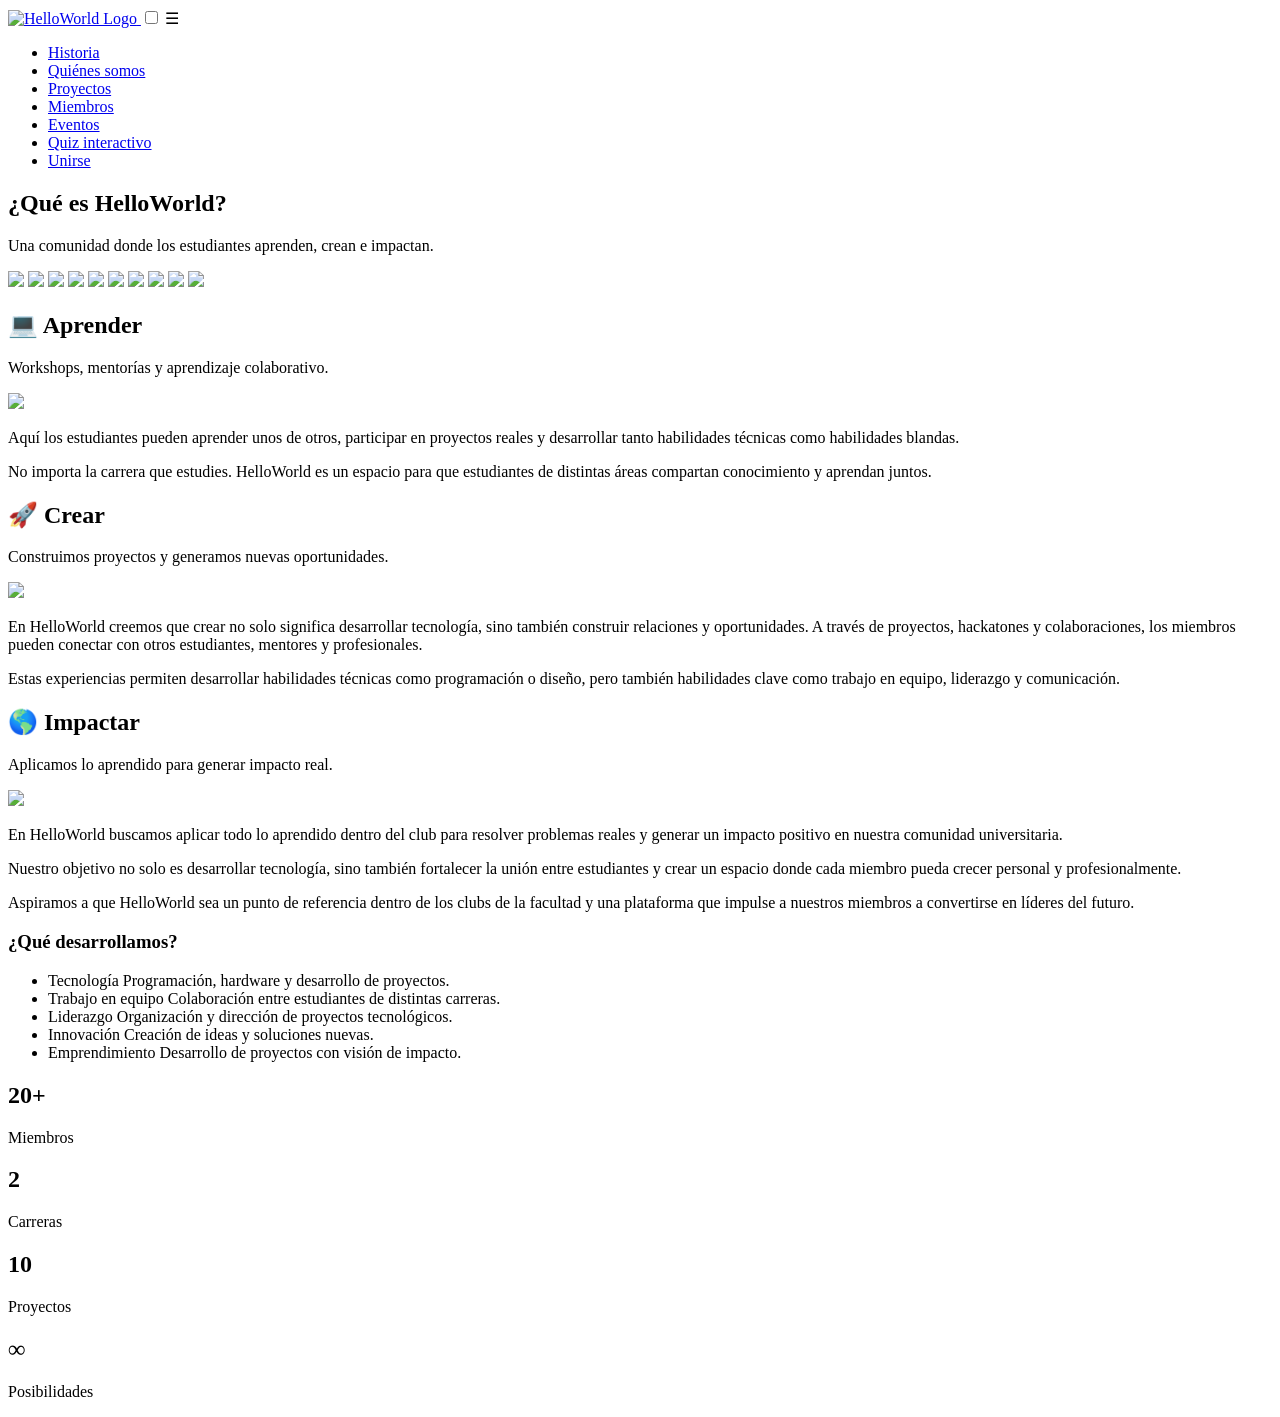
==== about.html @ 5be95555 "Archivo David Html de la parte de David" ====
<!DOCTYPE html>
<html lang="es">
<head>
  <meta charset="UTF-8">
  <title>Qué es HelloWorld</title>
  <!-- Hoja de estilos principal -->
  <link rel="stylesheet" href="/styles.css">
</head>

<body>

  <!-- ================= NAVBAR ================= -->
  <nav class="navbar">

    <!-- Logo que redirige al inicio -->
    <a href="index.html" class="logo">
      <img src="Multimedia/About/logoHW.png" alt="HelloWorld Logo">
    </a>

    <!-- Checkbox usado para activar el menú responsive -->
    <input type="checkbox" id="menu-toggle">

    <!-- Icono hamburguesa visible en móviles -->
    <label for="menu-toggle" class="menu-icon">
      ☰
    </label>

    <!-- Enlaces de navegación -->
    <ul class="nav-links">
      <li><a href="historia.html">Historia</a></li>
      <li><a href="about.html">Quiénes somos</a></li>
      <li><a href="projects.html">Proyectos</a></li>
      <li><a href="miembros.html">Miembros</a></li>
      <li><a href="eventos.html">Eventos</a></li>
      <li><a href="quiz.html">Quiz interactivo</a></li>
      <li class="join"><a href="unirse.html">Unirse</a></li>
    </ul>

  </nav>

  <!-- ================= SECCIÓN ABOUT ================= -->
  <section class="about">

    <!-- Encabezado de la sección -->
    <div class="about-header">
      <h1>¿Qué es HelloWorld?</h1>
      <p>Una comunidad donde los estudiantes aprenden, crean e impactan.</p>
    </div>

    <!-- Layout principal (carrusel + tarjetas + skills) -->
    <section class="about-layout">

      <!-- Carrusel vertical de fotos -->
      <div class="photo-carousel">
        <div class="carousel-track">
          <img src="Multimedia/About/carr1.jpeg">
          <img src="Multimedia/About/carr2.jpeg">
          <img src="Multimedia/About/carr3.jpeg">
          <img src="Multimedia/About/carr4.jpeg">
          <img src="Multimedia/About/carr5.jpeg">

          <!-- Duplicadas para crear efecto de loop en el carrusel -->
          <img src="Multimedia/About/carr1.jpeg">
          <img src="Multimedia/About/carr2.jpeg">
          <img src="Multimedia/About/carr3.jpeg">
          <img src="Multimedia/About/carr4.jpeg">
          <img src="Multimedia/About/carr5.jpeg">
        </div>
      </div>

      <!-- Tarjetas principales del club -->
      <div class="cards-triangle">

        <!-- TARJETA: APRENDER -->
        <div class="card aprender">

          <div class="card-header">
            <h2>💻 Aprender</h2>
            <p class="short-text">
              Workshops, mentorías y aprendizaje colaborativo.
            </p>
          </div>

          <!-- Información extendida que aparece al hacer hover -->
          <div class="card-expanded">
            <img src="Multimedia/About/aprende.jpg">

            <p>
              Aquí los estudiantes pueden aprender unos de otros,
              participar en proyectos reales y desarrollar tanto
              habilidades técnicas como habilidades blandas.
            </p>

            <p>
              No importa la carrera que estudies. HelloWorld es un
              espacio para que estudiantes de distintas áreas
              compartan conocimiento y aprendan juntos.
            </p>
          </div>

        </div>

        <!-- TARJETA: CREAR -->
        <div class="card crear">

          <div class="card-header">
            <h2>🚀 Crear</h2>
            <p class="short-text">
              Construimos proyectos y generamos nuevas oportunidades.
            </p>
          </div>

          <div class="card-expanded">
            <img src="Multimedia/About/crear.png">

            <p>
              En HelloWorld creemos que crear no solo significa desarrollar tecnología,
              sino también construir relaciones y oportunidades. A través de proyectos,
              hackatones y colaboraciones, los miembros pueden conectar con otros
              estudiantes, mentores y profesionales.
            </p>

            <p>
              Estas experiencias permiten desarrollar habilidades técnicas como
              programación o diseño, pero también habilidades clave como trabajo
              en equipo, liderazgo y comunicación.
            </p>
          </div>

        </div>

        <!-- TARJETA: IMPACTAR -->
        <div class="card impactar">

          <div class="card-header">
            <h2>🌎 Impactar</h2>
            <p class="short-text">
              Aplicamos lo aprendido para generar impacto real.
            </p>
          </div>

          <div class="card-expanded">
            <img src="Multimedia/About/impacto.png">

            <p>
              En HelloWorld buscamos aplicar todo lo aprendido dentro del club
              para resolver problemas reales y generar un impacto positivo
              en nuestra comunidad universitaria.
            </p>

            <p>
              Nuestro objetivo no solo es desarrollar tecnología, sino también
              fortalecer la unión entre estudiantes y crear un espacio donde
              cada miembro pueda crecer personal y profesionalmente.
            </p>

            <p>
              Aspiramos a que HelloWorld sea un punto de referencia dentro
              de los clubs de la facultad y una plataforma que impulse a
              nuestros miembros a convertirse en líderes del futuro.
            </p>
          </div>

        </div>

      </div>

      <!-- Lista de habilidades desarrolladas en el club -->
      <div class="skills">

        <h3>¿Qué desarrollamos?</h3>

        <ul>

          <li>
            <span class="skill-title">Tecnología</span>
            <span class="skill-desc">
              Programación, hardware y desarrollo de proyectos.
            </span>
          </li>

          <li>
            <span class="skill-title">Trabajo en equipo</span>
            <span class="skill-desc">
              Colaboración entre estudiantes de distintas carreras.
            </span>
          </li>

          <li>
            <span class="skill-title">Liderazgo</span>
            <span class="skill-desc">
              Organización y dirección de proyectos tecnológicos.
            </span>
          </li>

          <li>
            <span class="skill-title">Innovación</span>
            <span class="skill-desc">
              Creación de ideas y soluciones nuevas.
            </span>
          </li>

          <li>
            <span class="skill-title">Emprendimiento</span>
            <span class="skill-desc">
              Desarrollo de proyectos con visión de impacto.
            </span>
          </li>

        </ul>

      </div>

    </section>

    <!-- ================= ESTADÍSTICAS ================= -->
    <div class="stats">

      <div class="stat">
        <h2>20+</h2>
        <p>Miembros</p>
      </div>

      <div class="stat">
        <h2>2</h2>
        <p>Carreras</p>
      </div>

      <div class="stat">
        <h2>10</h2>
        <p>Proyectos</p>
      </div>

      <div class="stat">
        <h2>∞</h2>
        <p>Posibilidades</p>
      </div>

    </div>

  </section>

</body>
</html>
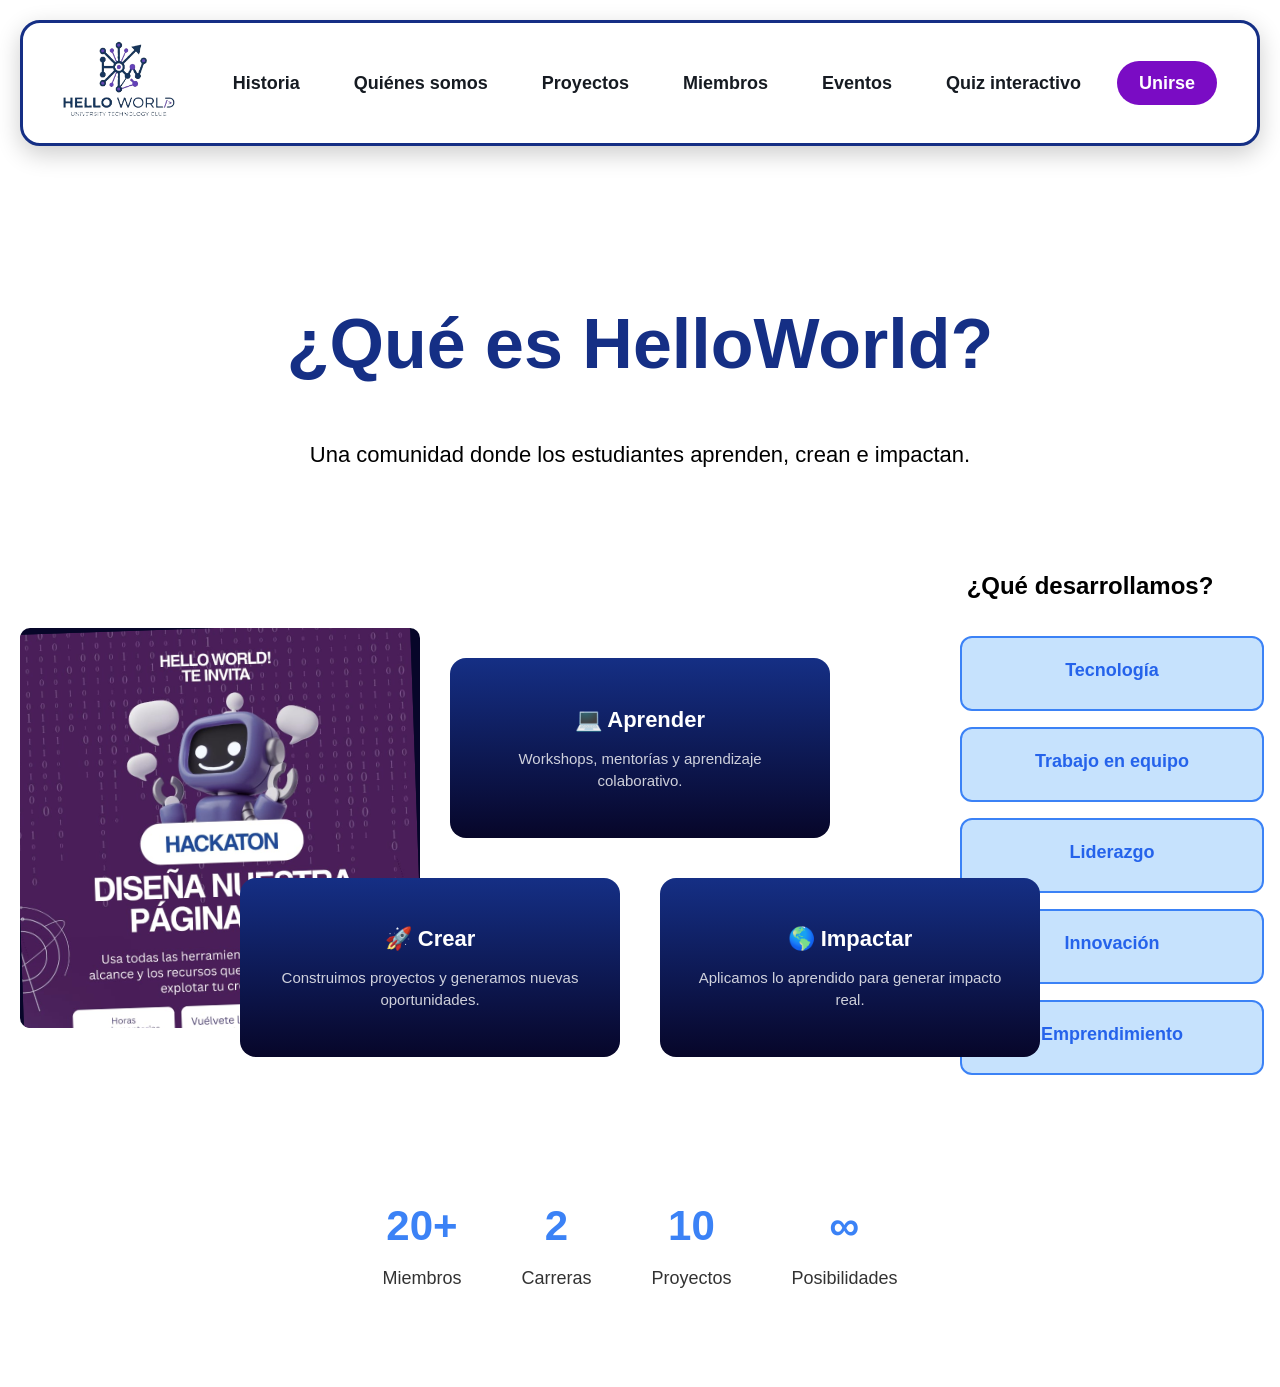
==== commit 362a8ed2: "se realizaron cambios en el archivo about.html para actualizar el enlace de "Unirse" a "registro.htm" ====
--- a/about.html
+++ b/about.html
@@ -33,7 +33,7 @@
       <li><a href="miembros.html">Miembros</a></li>
       <li><a href="eventos.html">Eventos</a></li>
       <li><a href="quiz.html">Quiz interactivo</a></li>
-      <li class="join"><a href="unirse.html">Unirse</a></li>
+      <li class="join"><a href="registro.html">Unirse</a></li>
     </ul>
 
   </nav>
--- a/styles.css
+++ b/styles.css
@@ -0,0 +1,601 @@
+/* ================= GLOBAL ================= */
+
+body{
+  font-family: Arial, sans-serif;
+  margin:0;
+}
+
+
+/* ================= NAVBAR ================= */
+
+.navbar{
+  position:sticky;
+  top:10px;
+
+  display:flex;
+  justify-content:space-between;
+  align-items:center;
+
+  padding:18px 40px;
+  margin:20px;
+
+  background:white;
+  border:3px solid #152f85;
+  border-radius:20px;
+
+  box-shadow:0 8px 25px rgba(0,0,0,0.2);
+  backdrop-filter:blur(10px);
+
+  z-index:1000;
+}
+
+.nav-links{
+  display:flex;
+  align-items:center;
+  gap:18px;
+
+  list-style:none;
+}
+
+.nav-links a{
+  font-size:18px;
+  font-weight:600;
+
+  color:#161B22;
+  text-decoration:none;
+
+  padding:12px 18px;
+  border-radius:50px;
+
+  transition:all 0.3s ease;
+  cursor:pointer;
+}
+
+.nav-links a:hover{
+  background:#152f85;
+  color:white;
+  transform:translateY(-2px);
+}
+
+/* botón unirse */
+
+.join a{
+  background:#7a0cc4;
+  color:white;
+  padding:12px 22px;
+  border-radius:50px;
+}
+
+.join a:hover{
+  background:#e100ff;
+  transform:scale(1.05);
+}
+
+
+/* ================= LOGO ================= */
+
+.logo img{
+  height:80px;
+  width:auto;
+
+  cursor:pointer;
+
+  transition:transform 0.25s ease, filter 0.25s ease;
+}
+
+.logo img:hover{
+  transform:scale(1.1);
+  filter:brightness(1.1);
+}
+
+.logo img:active{
+  transform:scale(0.96);
+}
+
+
+/* ================= ABOUT SECTION ================= */
+
+.about{
+  text-align:center;
+  padding:80px 20px;
+
+  background:url("../Multimedia/About/fondo_pag.png");
+  background-size:cover;
+  background-position:center;
+  background-repeat:no-repeat;
+  background-attachment:fixed;
+}
+
+.about-header{
+  color:black;
+}
+
+.about-header h1{
+  color:#152f85;
+  font-size:70px;
+}
+
+.about-header p{
+  font-size:22px;
+}
+
+
+/* layout principal */
+
+.about-layout{
+  display:grid;
+  grid-template-columns:minmax(250px,400px) 1fr minmax(250px,400px);
+
+  gap:40px;
+  align-items:center;
+
+  margin-top:80px;
+}
+
+
+/* ================= CARDS ================= */
+
+.cards{
+  display:flex;
+  gap:30px;
+  justify-content:center;
+  flex-wrap:wrap;
+}
+
+.cards-triangle{
+  display:grid;
+  grid-template-columns:repeat(2,260px);
+  justify-content:center;
+
+  gap:40px;
+  margin-top:60px;
+
+  position:relative;
+}
+
+.card{
+  background:linear-gradient(180deg,#152f85,#070629);
+
+  width:320px;
+  padding:30px;
+
+  border-radius:16px;
+
+  cursor:pointer;
+  overflow:hidden;
+  position:relative;
+
+  transition:0.4s;
+
+  animation:float 4s ease-in-out infinite;
+}
+
+@keyframes float{
+  0%{transform:translateY(0px);}
+  50%{transform:translateY(-8px);}
+  100%{transform:translateY(0px);}
+}
+
+.card:hover{
+  transform:scale(1.07);
+
+  box-shadow:
+  0 10px 30px rgb(153,0,255),
+  0 0 15px rgb(58,0,92);
+}
+
+.card-header{
+  text-align:center;
+  color:white;
+}
+
+.short-text{
+  opacity:0.8;
+}
+
+.card-expanded{
+  max-height:0;
+  opacity:0;
+
+  color:white;
+
+  transition:all 0.4s ease;
+}
+
+.card-expanded img{
+  width:100%;
+  border-radius:8px;
+  margin:15px 0;
+}
+
+.card:hover .card-expanded{
+  max-height:650px;
+  opacity:1;
+}
+
+.card h2{
+  font-size:22px;
+  margin-bottom:10px;
+}
+
+.card p{
+  font-size:15px;
+  line-height:1.5;
+}
+
+
+/* posiciones del triángulo */
+
+.aprender{
+  grid-column:1 / span 2;
+  justify-self:center;
+}
+
+.crear{
+  justify-self:end;
+}
+
+.impactar{
+  justify-self:start;
+}
+
+
+/* ================= PHOTO CAROUSEL ================= */
+
+.photo-carousel{
+  height:400px;
+  width:400px;
+
+  overflow:hidden;
+
+  border-radius:10px;
+  background-color:#070629;
+}
+
+.carousel-track{
+  display:flex;
+  flex-direction:column;
+  gap:20px;
+
+  animation:scrollVertical 30s linear infinite;
+}
+
+.photo-carousel img{
+  width:100%;
+  border-radius:10px;
+  object-fit:cover;
+}
+
+/* rotaciones decorativas */
+
+.photo-carousel img:nth-child(1){ transform:rotate(-2deg); }
+.photo-carousel img:nth-child(2){ transform:rotate(2deg); }
+.photo-carousel img:nth-child(3){ transform:rotate(-1deg); }
+.photo-carousel img:nth-child(4){ transform:rotate(1deg); }
+.photo-carousel img:nth-child(5){ transform:rotate(-2deg); }
+
+@keyframes scrollVertical{
+
+  0%{
+    transform:translateY(0);
+  }
+
+  100%{
+    transform:translateY(-100%);
+  }
+
+}
+
+.photo-carousel:hover .carousel-track{
+  animation-play-state:paused;
+}
+
+
+/* ================= SKILLS ================= */
+
+.skills{
+  display:flex;
+  flex-direction:column;
+  justify-content:center;
+
+  margin-right:40px;
+  height:100%;
+
+  font-family:sans-serif;
+}
+
+.skills h3{
+  margin-bottom:20px;
+
+  font-size:24px;
+  font-weight:700;
+}
+
+.skills ul{
+  list-style:none;
+  padding:0;
+}
+
+/* cajas */
+
+.skills li{
+  background:#c6e2fd;
+
+  padding:22px 20px;
+  margin-bottom:16px;
+
+  border-radius:12px;
+  border:2px solid #3B82F6;
+
+  width:100%;
+
+  text-align:center;
+
+  font-size:18px;
+  font-weight:700;
+
+  color:#2563eb;
+
+  cursor:pointer;
+  transition:0.3s;
+}
+
+/* descripción oculta */
+
+.skill-desc{
+  display:block;
+
+  font-size:14px;
+  font-weight:400;
+
+  margin-top:6px;
+
+  opacity:0;
+  max-height:0;
+
+  color:#4b5563;
+
+  transition:0.3s;
+}
+
+/* hover */
+
+.skills li:hover{
+  border-color:#a855f7;
+  color:#9333ea;
+
+  transform:translateX(6px);
+}
+
+.skills li:hover .skill-desc{
+  opacity:1;
+  max-height:40px;
+}
+
+
+/* ================= STATS ================= */
+
+.stats{
+  display:flex;
+  justify-content:center;
+  gap:60px;
+
+  margin-top:60px;
+
+  text-align:center;
+  flex-wrap:wrap;
+}
+
+.stat h2{
+  font-size:42px;
+  color:#3B82F6;
+  margin-bottom:5px;
+}
+
+.stat p{
+  font-family:sans-serif;
+  font-size:18px;
+  opacity:0.8;
+}
+
+
+/* ================= MENU RESPONSIVE ================= */
+
+#menu-toggle{
+  display:none;
+}
+
+.menu-icon{
+  display:none;
+  font-size:30px;
+  cursor:pointer;
+  color:#152f85;
+}
+
+
+/* ================= RESPONSIVE NAVBAR ================= */
+
+@media (max-width:768px){
+
+  .menu-icon{
+    display:block;
+  }
+
+  .navbar{
+    flex-wrap:wrap;
+    gap:10px;
+  }
+
+  .nav-links{
+    position:absolute;
+    top:100%;
+    left:0;
+
+    width:100%;
+    background:white;
+
+    flex-direction:column;
+    align-items:center;
+
+    max-height:0;
+    overflow:hidden;
+
+    transition:0.4s;
+
+    border-radius:0 0 20px 20px;
+    box-shadow:0 10px 20px rgba(0,0,0,0.15);
+  }
+
+  #menu-toggle:checked + .menu-icon + .nav-links{
+    max-height:350px;
+    padding:20px 0;
+  }
+
+}
+
+
+/* ================= RESPONSIVE TABLET ================= */
+
+@media (max-width:1024px){
+
+  .about-layout{
+    grid-template-columns:1fr;
+    gap:60px;
+    justify-items:center;
+  }
+
+  .skills{
+    margin-right:0;
+    width:80%;
+  }
+
+  .photo-carousel{
+    width:320px;
+    height:320px;
+  }
+
+  .cards-triangle{
+    grid-template-columns:1fr 1fr;
+  }
+
+  .card{
+    width:280px;
+  }
+
+}
+
+
+/* ================= RESPONSIVE MOBILE ================= */
+
+@media (max-width:768px){
+
+  .about{
+    padding:60px 20px;
+    background-attachment:scroll;
+  }
+
+  .cards-triangle{
+    grid-template-columns:1fr;
+  }
+
+  .card{
+    width:90%;
+    max-width:420px;
+  }
+
+  .photo-carousel{
+    width:100%;
+    max-width:320px;
+
+    height:auto;
+
+    overflow-x:auto;
+    overflow-y:hidden;
+
+    scroll-snap-type:x mandatory;
+  }
+
+  .carousel-track{
+    flex-direction:row;
+    animation:none;
+    gap:15px;
+  }
+
+  .photo-carousel img{
+    width:220px;
+    flex-shrink:0;
+
+    scroll-snap-align:center;
+  }
+
+  .skills{
+    width:90%;
+  }
+
+  .stats{
+    gap:30px;
+  }
+
+  .stat h2{
+    font-size:34px;
+  }
+}
+  /* Estilos del Footer */
+.site-footer {
+    background: #FFFFFF; /* Fondo blanco */
+    border-top: 1px solid rgba(0, 0, 0, 0.1); /* Borde sutil oscuro */
+    padding: 60px 20px 20px;
+    margin-top: 100px;
+    color: #0D1117; /* Texto principal oscuro para que se lea */
+  }
+  
+  .footer-container {
+    max-width: 1000px;
+    margin: 0 auto;
+    display: flex;
+    justify-content: space-between;
+    align-items: center;
+    flex-wrap: wrap;
+    gap: 30px;
+  }
+  
+  .footer-brand h2 {
+    margin: 0;
+    font-size: 1.8rem;
+    color: #0D1117; /* Título oscuro */
+  }
+  
+  .tagline {
+    color: #4B5563; /* Gris oscuro para el subtítulo */
+    margin-top: 10px;
+  }
+  
+  .footer-links {
+    display: flex;
+    gap: 20px;
+  }
+  
+  .social-link {
+    color: #1F2937; /* Enlaces en gris muy oscuro */
+    text-decoration: none;
+    font-family: var(--font-mono);
+    font-size: 0.9rem;
+    transition: color 0.3s;
+  }
+  
+  .social-link:hover {
+    color: var(--tech-blue); /* Al pasar el mouse sigue siendo azul tecnológico */
+  }
+  
+  .footer-bottom {
+    text-align: center;
+    margin-top: 50px;
+    padding-top: 20px;
+    border-top: 1px solid rgba(0, 0, 0, 0.1); /* Línea divisoria oscura */
+  }
+  
+  .final-phrase {
+    font-size: 1.1rem;
+    font-weight: 500;
+    color: #0D1117;
+  }
